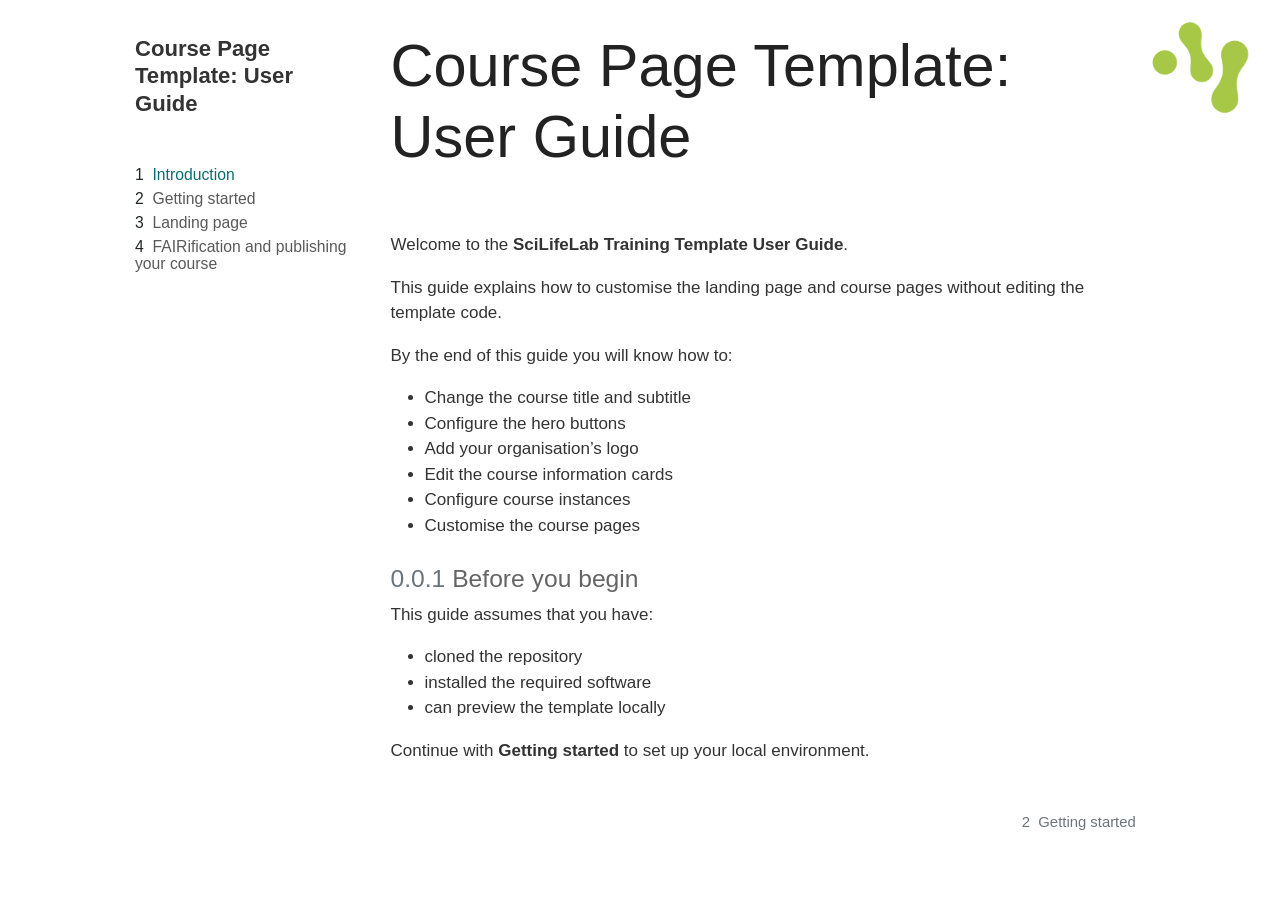
==== index.html @ 320ac812 "Built site for gh-pages" ====
<!DOCTYPE html>
<html xmlns="http://www.w3.org/1999/xhtml" lang="en" xml:lang="en"><head>

<meta charset="utf-8">
<meta name="generator" content="quarto-1.5.57">

<meta name="viewport" content="width=device-width, initial-scale=1.0, user-scalable=yes">


<title>Course Page Template: User Guide</title>
<style>
code{white-space: pre-wrap;}
span.smallcaps{font-variant: small-caps;}
div.columns{display: flex; gap: min(4vw, 1.5em);}
div.column{flex: auto; overflow-x: auto;}
div.hanging-indent{margin-left: 1.5em; text-indent: -1.5em;}
ul.task-list{list-style: none;}
ul.task-list li input[type="checkbox"] {
  width: 0.8em;
  margin: 0 0.8em 0.2em -1em; /* quarto-specific, see https://github.com/quarto-dev/quarto-cli/issues/4556 */ 
  vertical-align: middle;
}
</style>


<script src="site_libs/quarto-nav/quarto-nav.js"></script>
<script src="site_libs/quarto-nav/headroom.min.js"></script>
<script src="site_libs/clipboard/clipboard.min.js"></script>
<script src="site_libs/quarto-search/autocomplete.umd.js"></script>
<script src="site_libs/quarto-search/fuse.min.js"></script>
<script src="site_libs/quarto-search/quarto-search.js"></script>
<meta name="quarto:offset" content="./">
<link href="./getting-started.html" rel="next">
<script src="site_libs/quarto-html/quarto.js"></script>
<script src="site_libs/quarto-html/popper.min.js"></script>
<script src="site_libs/quarto-html/tippy.umd.min.js"></script>
<script src="site_libs/quarto-html/anchor.min.js"></script>
<link href="site_libs/quarto-html/tippy.css" rel="stylesheet">
<link href="site_libs/quarto-html/quarto-syntax-highlighting.css" rel="stylesheet" id="quarto-text-highlighting-styles">
<script src="site_libs/bootstrap/bootstrap.min.js"></script>
<link href="site_libs/bootstrap/bootstrap-icons.css" rel="stylesheet">
<link href="site_libs/bootstrap/bootstrap.min.css" rel="stylesheet" id="quarto-bootstrap" data-mode="light">
<script id="quarto-search-options" type="application/json">{
  "location": "sidebar",
  "copy-button": false,
  "collapse-after": 3,
  "panel-placement": "start",
  "type": "textbox",
  "limit": 50,
  "keyboard-shortcut": [
    "f",
    "/",
    "s"
  ],
  "show-item-context": false,
  "language": {
    "search-no-results-text": "No results",
    "search-matching-documents-text": "matching documents",
    "search-copy-link-title": "Copy link to search",
    "search-hide-matches-text": "Hide additional matches",
    "search-more-match-text": "more match in this document",
    "search-more-matches-text": "more matches in this document",
    "search-clear-button-title": "Clear",
    "search-text-placeholder": "",
    "search-detached-cancel-button-title": "Cancel",
    "search-submit-button-title": "Submit",
    "search-label": "Search"
  }
}</script>


<link rel="stylesheet" href="styles.css">
</head>

<body class="nav-sidebar floating fullcontent">

<div id="quarto-search-results"></div>
  <header id="quarto-header" class="headroom fixed-top">
  <nav class="quarto-secondary-nav">
    <div class="container-fluid d-flex">
      <button type="button" class="quarto-btn-toggle btn" data-bs-toggle="collapse" role="button" data-bs-target=".quarto-sidebar-collapse-item" aria-controls="quarto-sidebar" aria-expanded="false" aria-label="Toggle sidebar navigation" onclick="if (window.quartoToggleHeadroom) { window.quartoToggleHeadroom(); }">
        <i class="bi bi-layout-text-sidebar-reverse"></i>
      </button>
        <nav class="quarto-page-breadcrumbs" aria-label="breadcrumb"><ol class="breadcrumb"><li class="breadcrumb-item"><a href="./index.html"><span class="chapter-number">1</span>&nbsp; <span class="chapter-title">Introduction</span></a></li></ol></nav>
        <a class="flex-grow-1" role="navigation" data-bs-toggle="collapse" data-bs-target=".quarto-sidebar-collapse-item" aria-controls="quarto-sidebar" aria-expanded="false" aria-label="Toggle sidebar navigation" onclick="if (window.quartoToggleHeadroom) { window.quartoToggleHeadroom(); }">      
        </a>
      <button type="button" class="btn quarto-search-button" aria-label="Search" onclick="window.quartoOpenSearch();">
        <i class="bi bi-search"></i>
      </button>
    </div>
  </nav>
</header>
<!-- content -->
<div id="quarto-content" class="quarto-container page-columns page-rows-contents page-layout-article">
<!-- sidebar -->
  <nav id="quarto-sidebar" class="sidebar collapse collapse-horizontal quarto-sidebar-collapse-item sidebar-navigation floating overflow-auto">
    <div class="pt-lg-2 mt-2 text-left sidebar-header">
    <div class="sidebar-title mb-0 py-0">
      <a href="./">Course Page Template: User Guide</a> 
    </div>
      </div>
        <div class="mt-2 flex-shrink-0 align-items-center">
        <div class="sidebar-search">
        <div id="quarto-search" class="" title="Search"></div>
        </div>
        </div>
    <div class="sidebar-menu-container"> 
    <ul class="list-unstyled mt-1">
        <li class="sidebar-item">
  <div class="sidebar-item-container"> 
  <a href="./index.html" class="sidebar-item-text sidebar-link active">
 <span class="menu-text"><span class="chapter-number">1</span>&nbsp; <span class="chapter-title">Introduction</span></span></a>
  </div>
</li>
        <li class="sidebar-item">
  <div class="sidebar-item-container"> 
  <a href="./getting-started.html" class="sidebar-item-text sidebar-link">
 <span class="menu-text"><span class="chapter-number">2</span>&nbsp; <span class="chapter-title">Getting started</span></span></a>
  </div>
</li>
        <li class="sidebar-item">
  <div class="sidebar-item-container"> 
  <a href="./landing-page.html" class="sidebar-item-text sidebar-link">
 <span class="menu-text"><span class="chapter-number">3</span>&nbsp; <span class="chapter-title">Landing page</span></span></a>
  </div>
</li>
        <li class="sidebar-item">
  <div class="sidebar-item-container"> 
  <a href="./fairification.html" class="sidebar-item-text sidebar-link">
 <span class="menu-text"><span class="chapter-number">4</span>&nbsp; <span class="chapter-title">FAIRification and publishing your course</span></span></a>
  </div>
</li>
    </ul>
    </div>
</nav>
<div id="quarto-sidebar-glass" class="quarto-sidebar-collapse-item" data-bs-toggle="collapse" data-bs-target=".quarto-sidebar-collapse-item"></div>
<!-- margin-sidebar -->
    
<!-- main -->
<main class="content" id="quarto-document-content">

<header id="title-block-header" class="quarto-title-block default">
<div class="quarto-title">
<h1 class="title">Course Page Template: User Guide</h1>
</div>



<div class="quarto-title-meta">

    
  
    
  </div>
  


</header>


<p><img src="./images/SciLifeLab_symbol_green-2048x1950.png" class="guide-logo"></p>
<p><br></p>
<p>Welcome to the <strong>SciLifeLab Training Template User Guide</strong>.</p>
<p>This guide explains how to customise the landing page and course pages without editing the template code.</p>
<p>By the end of this guide you will know how to:</p>
<ul>
<li>Change the course title and subtitle</li>
<li>Configure the hero buttons</li>
<li>Add your organisation’s logo</li>
<li>Edit the course information cards</li>
<li>Configure course instances</li>
<li>Customise the course pages</li>
</ul>
<section id="before-you-begin" class="level3" data-number="0.0.1">
<h3 data-number="0.0.1" class="anchored" data-anchor-id="before-you-begin"><span class="header-section-number">0.0.1</span> Before you begin</h3>
<p>This guide assumes that you have:</p>
<ul>
<li>cloned the repository</li>
<li>installed the required software</li>
<li>can preview the template locally</li>
</ul>
<p>Continue with <strong>Getting started</strong> to set up your local environment.</p>


</section>

</main> <!-- /main -->
<script id="quarto-html-after-body" type="application/javascript">
window.document.addEventListener("DOMContentLoaded", function (event) {
  const toggleBodyColorMode = (bsSheetEl) => {
    const mode = bsSheetEl.getAttribute("data-mode");
    const bodyEl = window.document.querySelector("body");
    if (mode === "dark") {
      bodyEl.classList.add("quarto-dark");
      bodyEl.classList.remove("quarto-light");
    } else {
      bodyEl.classList.add("quarto-light");
      bodyEl.classList.remove("quarto-dark");
    }
  }
  const toggleBodyColorPrimary = () => {
    const bsSheetEl = window.document.querySelector("link#quarto-bootstrap");
    if (bsSheetEl) {
      toggleBodyColorMode(bsSheetEl);
    }
  }
  toggleBodyColorPrimary();  
  const icon = "";
  const anchorJS = new window.AnchorJS();
  anchorJS.options = {
    placement: 'right',
    icon: icon
  };
  anchorJS.add('.anchored');
  const isCodeAnnotation = (el) => {
    for (const clz of el.classList) {
      if (clz.startsWith('code-annotation-')) {                     
        return true;
      }
    }
    return false;
  }
  const onCopySuccess = function(e) {
    // button target
    const button = e.trigger;
    // don't keep focus
    button.blur();
    // flash "checked"
    button.classList.add('code-copy-button-checked');
    var currentTitle = button.getAttribute("title");
    button.setAttribute("title", "Copied!");
    let tooltip;
    if (window.bootstrap) {
      button.setAttribute("data-bs-toggle", "tooltip");
      button.setAttribute("data-bs-placement", "left");
      button.setAttribute("data-bs-title", "Copied!");
      tooltip = new bootstrap.Tooltip(button, 
        { trigger: "manual", 
          customClass: "code-copy-button-tooltip",
          offset: [0, -8]});
      tooltip.show();    
    }
    setTimeout(function() {
      if (tooltip) {
        tooltip.hide();
        button.removeAttribute("data-bs-title");
        button.removeAttribute("data-bs-toggle");
        button.removeAttribute("data-bs-placement");
      }
      button.setAttribute("title", currentTitle);
      button.classList.remove('code-copy-button-checked');
    }, 1000);
    // clear code selection
    e.clearSelection();
  }
  const getTextToCopy = function(trigger) {
      const codeEl = trigger.previousElementSibling.cloneNode(true);
      for (const childEl of codeEl.children) {
        if (isCodeAnnotation(childEl)) {
          childEl.remove();
        }
      }
      return codeEl.innerText;
  }
  const clipboard = new window.ClipboardJS('.code-copy-button:not([data-in-quarto-modal])', {
    text: getTextToCopy
  });
  clipboard.on('success', onCopySuccess);
  if (window.document.getElementById('quarto-embedded-source-code-modal')) {
    // For code content inside modals, clipBoardJS needs to be initialized with a container option
    // TODO: Check when it could be a function (https://github.com/zenorocha/clipboard.js/issues/860)
    const clipboardModal = new window.ClipboardJS('.code-copy-button[data-in-quarto-modal]', {
      text: getTextToCopy,
      container: window.document.getElementById('quarto-embedded-source-code-modal')
    });
    clipboardModal.on('success', onCopySuccess);
  }
    var localhostRegex = new RegExp(/^(?:http|https):\/\/localhost\:?[0-9]*\//);
    var mailtoRegex = new RegExp(/^mailto:/);
      var filterRegex = new RegExp('/' + window.location.host + '/');
    var isInternal = (href) => {
        return filterRegex.test(href) || localhostRegex.test(href) || mailtoRegex.test(href);
    }
    // Inspect non-navigation links and adorn them if external
 	var links = window.document.querySelectorAll('a[href]:not(.nav-link):not(.navbar-brand):not(.toc-action):not(.sidebar-link):not(.sidebar-item-toggle):not(.pagination-link):not(.no-external):not([aria-hidden]):not(.dropdown-item):not(.quarto-navigation-tool):not(.about-link)');
    for (var i=0; i<links.length; i++) {
      const link = links[i];
      if (!isInternal(link.href)) {
        // undo the damage that might have been done by quarto-nav.js in the case of
        // links that we want to consider external
        if (link.dataset.originalHref !== undefined) {
          link.href = link.dataset.originalHref;
        }
      }
    }
  function tippyHover(el, contentFn, onTriggerFn, onUntriggerFn) {
    const config = {
      allowHTML: true,
      maxWidth: 500,
      delay: 100,
      arrow: false,
      appendTo: function(el) {
          return el.parentElement;
      },
      interactive: true,
      interactiveBorder: 10,
      theme: 'quarto',
      placement: 'bottom-start',
    };
    if (contentFn) {
      config.content = contentFn;
    }
    if (onTriggerFn) {
      config.onTrigger = onTriggerFn;
    }
    if (onUntriggerFn) {
      config.onUntrigger = onUntriggerFn;
    }
    window.tippy(el, config); 
  }
  const noterefs = window.document.querySelectorAll('a[role="doc-noteref"]');
  for (var i=0; i<noterefs.length; i++) {
    const ref = noterefs[i];
    tippyHover(ref, function() {
      // use id or data attribute instead here
      let href = ref.getAttribute('data-footnote-href') || ref.getAttribute('href');
      try { href = new URL(href).hash; } catch {}
      const id = href.replace(/^#\/?/, "");
      const note = window.document.getElementById(id);
      if (note) {
        return note.innerHTML;
      } else {
        return "";
      }
    });
  }
  const xrefs = window.document.querySelectorAll('a.quarto-xref');
  const processXRef = (id, note) => {
    // Strip column container classes
    const stripColumnClz = (el) => {
      el.classList.remove("page-full", "page-columns");
      if (el.children) {
        for (const child of el.children) {
          stripColumnClz(child);
        }
      }
    }
    stripColumnClz(note)
    if (id === null || id.startsWith('sec-')) {
      // Special case sections, only their first couple elements
      const container = document.createElement("div");
      if (note.children && note.children.length > 2) {
        container.appendChild(note.children[0].cloneNode(true));
        for (let i = 1; i < note.children.length; i++) {
          const child = note.children[i];
          if (child.tagName === "P" && child.innerText === "") {
            continue;
          } else {
            container.appendChild(child.cloneNode(true));
            break;
          }
        }
        if (window.Quarto?.typesetMath) {
          window.Quarto.typesetMath(container);
        }
        return container.innerHTML
      } else {
        if (window.Quarto?.typesetMath) {
          window.Quarto.typesetMath(note);
        }
        return note.innerHTML;
      }
    } else {
      // Remove any anchor links if they are present
      const anchorLink = note.querySelector('a.anchorjs-link');
      if (anchorLink) {
        anchorLink.remove();
      }
      if (window.Quarto?.typesetMath) {
        window.Quarto.typesetMath(note);
      }
      // TODO in 1.5, we should make sure this works without a callout special case
      if (note.classList.contains("callout")) {
        return note.outerHTML;
      } else {
        return note.innerHTML;
      }
    }
  }
  for (var i=0; i<xrefs.length; i++) {
    const xref = xrefs[i];
    tippyHover(xref, undefined, function(instance) {
      instance.disable();
      let url = xref.getAttribute('href');
      let hash = undefined; 
      if (url.startsWith('#')) {
        hash = url;
      } else {
        try { hash = new URL(url).hash; } catch {}
      }
      if (hash) {
        const id = hash.replace(/^#\/?/, "");
        const note = window.document.getElementById(id);
        if (note !== null) {
          try {
            const html = processXRef(id, note.cloneNode(true));
            instance.setContent(html);
          } finally {
            instance.enable();
            instance.show();
          }
        } else {
          // See if we can fetch this
          fetch(url.split('#')[0])
          .then(res => res.text())
          .then(html => {
            const parser = new DOMParser();
            const htmlDoc = parser.parseFromString(html, "text/html");
            const note = htmlDoc.getElementById(id);
            if (note !== null) {
              const html = processXRef(id, note);
              instance.setContent(html);
            } 
          }).finally(() => {
            instance.enable();
            instance.show();
          });
        }
      } else {
        // See if we can fetch a full url (with no hash to target)
        // This is a special case and we should probably do some content thinning / targeting
        fetch(url)
        .then(res => res.text())
        .then(html => {
          const parser = new DOMParser();
          const htmlDoc = parser.parseFromString(html, "text/html");
          const note = htmlDoc.querySelector('main.content');
          if (note !== null) {
            // This should only happen for chapter cross references
            // (since there is no id in the URL)
            // remove the first header
            if (note.children.length > 0 && note.children[0].tagName === "HEADER") {
              note.children[0].remove();
            }
            const html = processXRef(null, note);
            instance.setContent(html);
          } 
        }).finally(() => {
          instance.enable();
          instance.show();
        });
      }
    }, function(instance) {
    });
  }
      let selectedAnnoteEl;
      const selectorForAnnotation = ( cell, annotation) => {
        let cellAttr = 'data-code-cell="' + cell + '"';
        let lineAttr = 'data-code-annotation="' +  annotation + '"';
        const selector = 'span[' + cellAttr + '][' + lineAttr + ']';
        return selector;
      }
      const selectCodeLines = (annoteEl) => {
        const doc = window.document;
        const targetCell = annoteEl.getAttribute("data-target-cell");
        const targetAnnotation = annoteEl.getAttribute("data-target-annotation");
        const annoteSpan = window.document.querySelector(selectorForAnnotation(targetCell, targetAnnotation));
        const lines = annoteSpan.getAttribute("data-code-lines").split(",");
        const lineIds = lines.map((line) => {
          return targetCell + "-" + line;
        })
        let top = null;
        let height = null;
        let parent = null;
        if (lineIds.length > 0) {
            //compute the position of the single el (top and bottom and make a div)
            const el = window.document.getElementById(lineIds[0]);
            top = el.offsetTop;
            height = el.offsetHeight;
            parent = el.parentElement.parentElement;
          if (lineIds.length > 1) {
            const lastEl = window.document.getElementById(lineIds[lineIds.length - 1]);
            const bottom = lastEl.offsetTop + lastEl.offsetHeight;
            height = bottom - top;
          }
          if (top !== null && height !== null && parent !== null) {
            // cook up a div (if necessary) and position it 
            let div = window.document.getElementById("code-annotation-line-highlight");
            if (div === null) {
              div = window.document.createElement("div");
              div.setAttribute("id", "code-annotation-line-highlight");
              div.style.position = 'absolute';
              parent.appendChild(div);
            }
            div.style.top = top - 2 + "px";
            div.style.height = height + 4 + "px";
            div.style.left = 0;
            let gutterDiv = window.document.getElementById("code-annotation-line-highlight-gutter");
            if (gutterDiv === null) {
              gutterDiv = window.document.createElement("div");
              gutterDiv.setAttribute("id", "code-annotation-line-highlight-gutter");
              gutterDiv.style.position = 'absolute';
              const codeCell = window.document.getElementById(targetCell);
              const gutter = codeCell.querySelector('.code-annotation-gutter');
              gutter.appendChild(gutterDiv);
            }
            gutterDiv.style.top = top - 2 + "px";
            gutterDiv.style.height = height + 4 + "px";
          }
          selectedAnnoteEl = annoteEl;
        }
      };
      const unselectCodeLines = () => {
        const elementsIds = ["code-annotation-line-highlight", "code-annotation-line-highlight-gutter"];
        elementsIds.forEach((elId) => {
          const div = window.document.getElementById(elId);
          if (div) {
            div.remove();
          }
        });
        selectedAnnoteEl = undefined;
      };
        // Handle positioning of the toggle
    window.addEventListener(
      "resize",
      throttle(() => {
        elRect = undefined;
        if (selectedAnnoteEl) {
          selectCodeLines(selectedAnnoteEl);
        }
      }, 10)
    );
    function throttle(fn, ms) {
    let throttle = false;
    let timer;
      return (...args) => {
        if(!throttle) { // first call gets through
            fn.apply(this, args);
            throttle = true;
        } else { // all the others get throttled
            if(timer) clearTimeout(timer); // cancel #2
            timer = setTimeout(() => {
              fn.apply(this, args);
              timer = throttle = false;
            }, ms);
        }
      };
    }
      // Attach click handler to the DT
      const annoteDls = window.document.querySelectorAll('dt[data-target-cell]');
      for (const annoteDlNode of annoteDls) {
        annoteDlNode.addEventListener('click', (event) => {
          const clickedEl = event.target;
          if (clickedEl !== selectedAnnoteEl) {
            unselectCodeLines();
            const activeEl = window.document.querySelector('dt[data-target-cell].code-annotation-active');
            if (activeEl) {
              activeEl.classList.remove('code-annotation-active');
            }
            selectCodeLines(clickedEl);
            clickedEl.classList.add('code-annotation-active');
          } else {
            // Unselect the line
            unselectCodeLines();
            clickedEl.classList.remove('code-annotation-active');
          }
        });
      }
  const findCites = (el) => {
    const parentEl = el.parentElement;
    if (parentEl) {
      const cites = parentEl.dataset.cites;
      if (cites) {
        return {
          el,
          cites: cites.split(' ')
        };
      } else {
        return findCites(el.parentElement)
      }
    } else {
      return undefined;
    }
  };
  var bibliorefs = window.document.querySelectorAll('a[role="doc-biblioref"]');
  for (var i=0; i<bibliorefs.length; i++) {
    const ref = bibliorefs[i];
    const citeInfo = findCites(ref);
    if (citeInfo) {
      tippyHover(citeInfo.el, function() {
        var popup = window.document.createElement('div');
        citeInfo.cites.forEach(function(cite) {
          var citeDiv = window.document.createElement('div');
          citeDiv.classList.add('hanging-indent');
          citeDiv.classList.add('csl-entry');
          var biblioDiv = window.document.getElementById('ref-' + cite);
          if (biblioDiv) {
            citeDiv.innerHTML = biblioDiv.innerHTML;
          }
          popup.appendChild(citeDiv);
        });
        return popup.innerHTML;
      });
    }
  }
});
</script>
<nav class="page-navigation">
  <div class="nav-page nav-page-previous">
  </div>
  <div class="nav-page nav-page-next">
      <a href="./getting-started.html" class="pagination-link" aria-label="Getting started">
        <span class="nav-page-text"><span class="chapter-number">2</span>&nbsp; <span class="chapter-title">Getting started</span></span> <i class="bi bi-arrow-right-short"></i>
      </a>
  </div>
</nav>
</div> <!-- /content -->




</body></html>
---- site_libs/quarto-html/tippy.css ----
.tippy-box[data-animation=fade][data-state=hidden]{opacity:0}[data-tippy-root]{max-width:calc(100vw - 10px)}.tippy-box{position:relative;background-color:#333;color:#fff;border-radius:4px;font-size:14px;line-height:1.4;white-space:normal;outline:0;transition-property:transform,visibility,opacity}.tippy-box[data-placement^=top]>.tippy-arrow{bottom:0}.tippy-box[data-placement^=top]>.tippy-arrow:before{bottom:-7px;left:0;border-width:8px 8px 0;border-top-color:initial;transform-origin:center top}.tippy-box[data-placement^=bottom]>.tippy-arrow{top:0}.tippy-box[data-placement^=bottom]>.tippy-arrow:before{top:-7px;left:0;border-width:0 8px 8px;border-bottom-color:initial;transform-origin:center bottom}.tippy-box[data-placement^=left]>.tippy-arrow{right:0}.tippy-box[data-placement^=left]>.tippy-arrow:before{border-width:8px 0 8px 8px;border-left-color:initial;right:-7px;transform-origin:center left}.tippy-box[data-placement^=right]>.tippy-arrow{left:0}.tippy-box[data-placement^=right]>.tippy-arrow:before{left:-7px;border-width:8px 8px 8px 0;border-right-color:initial;transform-origin:center right}.tippy-box[data-inertia][data-state=visible]{transition-timing-function:cubic-bezier(.54,1.5,.38,1.11)}.tippy-arrow{width:16px;height:16px;color:#333}.tippy-arrow:before{content:"";position:absolute;border-color:transparent;border-style:solid}.tippy-content{position:relative;padding:5px 9px;z-index:1}
---- site_libs/quarto-html/quarto-syntax-highlighting.css ----
/* quarto syntax highlight colors */
:root {
  --quarto-hl-ot-color: #003B4F;
  --quarto-hl-at-color: #657422;
  --quarto-hl-ss-color: #20794D;
  --quarto-hl-an-color: #5E5E5E;
  --quarto-hl-fu-color: #4758AB;
  --quarto-hl-st-color: #20794D;
  --quarto-hl-cf-color: #003B4F;
  --quarto-hl-op-color: #5E5E5E;
  --quarto-hl-er-color: #AD0000;
  --quarto-hl-bn-color: #AD0000;
  --quarto-hl-al-color: #AD0000;
  --quarto-hl-va-color: #111111;
  --quarto-hl-bu-color: inherit;
  --quarto-hl-ex-color: inherit;
  --quarto-hl-pp-color: #AD0000;
  --quarto-hl-in-color: #5E5E5E;
  --quarto-hl-vs-color: #20794D;
  --quarto-hl-wa-color: #5E5E5E;
  --quarto-hl-do-color: #5E5E5E;
  --quarto-hl-im-color: #00769E;
  --quarto-hl-ch-color: #20794D;
  --quarto-hl-dt-color: #AD0000;
  --quarto-hl-fl-color: #AD0000;
  --quarto-hl-co-color: #5E5E5E;
  --quarto-hl-cv-color: #5E5E5E;
  --quarto-hl-cn-color: #8f5902;
  --quarto-hl-sc-color: #5E5E5E;
  --quarto-hl-dv-color: #AD0000;
  --quarto-hl-kw-color: #003B4F;
}

/* other quarto variables */
:root {
  --quarto-font-monospace: SFMono-Regular, Menlo, Monaco, Consolas, "Liberation Mono", "Courier New", monospace;
}

pre > code.sourceCode > span {
  color: #003B4F;
}

code span {
  color: #003B4F;
}

code.sourceCode > span {
  color: #003B4F;
}

div.sourceCode,
div.sourceCode pre.sourceCode {
  color: #003B4F;
}

code span.ot {
  color: #003B4F;
  font-style: inherit;
}

code span.at {
  color: #657422;
  font-style: inherit;
}

code span.ss {
  color: #20794D;
  font-style: inherit;
}

code span.an {
  color: #5E5E5E;
  font-style: inherit;
}

code span.fu {
  color: #4758AB;
  font-style: inherit;
}

code span.st {
  color: #20794D;
  font-style: inherit;
}

code span.cf {
  color: #003B4F;
  font-weight: bold;
  font-style: inherit;
}

code span.op {
  color: #5E5E5E;
  font-style: inherit;
}

code span.er {
  color: #AD0000;
  font-style: inherit;
}

code span.bn {
  color: #AD0000;
  font-style: inherit;
}

code span.al {
  color: #AD0000;
  font-style: inherit;
}

code span.va {
  color: #111111;
  font-style: inherit;
}

code span.bu {
  font-style: inherit;
}

code span.ex {
  font-style: inherit;
}

code span.pp {
  color: #AD0000;
  font-style: inherit;
}

code span.in {
  color: #5E5E5E;
  font-style: inherit;
}

code span.vs {
  color: #20794D;
  font-style: inherit;
}

code span.wa {
  color: #5E5E5E;
  font-style: italic;
}

code span.do {
  color: #5E5E5E;
  font-style: italic;
}

code span.im {
  color: #00769E;
  font-style: inherit;
}

code span.ch {
  color: #20794D;
  font-style: inherit;
}

code span.dt {
  color: #AD0000;
  font-style: inherit;
}

code span.fl {
  color: #AD0000;
  font-style: inherit;
}

code span.co {
  color: #5E5E5E;
  font-style: inherit;
}

code span.cv {
  color: #5E5E5E;
  font-style: italic;
}

code span.cn {
  color: #8f5902;
  font-style: inherit;
}

code span.sc {
  color: #5E5E5E;
  font-style: inherit;
}

code span.dv {
  color: #AD0000;
  font-style: inherit;
}

code span.kw {
  color: #003B4F;
  font-weight: bold;
  font-style: inherit;
}

.prevent-inlining {
  content: "</";
}

/*# sourceMappingURL=debc5d5d77c3f9108843748ff7464032.css.map */
---- styles.css ----
.sidebar-title {
  font-weight: 700;
}

a {
    color: #0B6B73;
}

.sidebar-item .active {
    color: #0b6b73 !important;
}

.callout {
  border-radius: 10px;
}

table {
  border-radius: 8px;
}

/* Import the Lato font */
@import url('https://fonts.googleapis.com/css2?family=Lato:wght@300;400;500;600;700&display=swap');

/* Apply it to the whole document */
body {
    font-family: "Lato", sans-serif;
    font-size: 1.00rem;
    font-weight: 350;
    line-height: 1.5;
    color: #333;
}

.quarto-title h1.title {
    font-size: 3.5rem;
    font-weight: 500;
    color: #222;
}

/* Headings */
h1, h2, h3, h4, h5, h6 {
    font-family: "Lato", sans-serif;
}

h1 {
    color: #2c2c2c;
    font-weight: 700;
}

h2 {
    color: #444;
    font-weight: 700;
}

h3 {
    color: #555;
    font-weight: 500;
}

.guide-logo{
    position: fixed;
    top: 20px;
    right: 30px;
    width: 100px;
    z-index: 1000;
}

.quick-reference {
    background: #f5f5f2;
    border-left: 5px solid #c9c3b8;
    padding: 1.5rem 1.75rem;
    border-radius: 10px;
}

.quick-reference-title {
    font-size: 1.3rem;
    text-transform: uppercase;
    letter-spacing: 0.08em;
    color: #5d574f;
    font-weight: 700;
    margin-bottom: 0.75rem;
}

.quick-reference-subtitle {
    font-size: 1.1rem;
    letter-spacing: 0.08em;
    color: #5d574f;
    font-weight: 700;
    margin-bottom: 0.75rem;
}

table {
    border-radius: 8px;
    overflow: hidden;
    margin-top: 1rem;
    margin-bottom: 2rem;
}

.quick-reference thead th {
    background: #ebe8e2;
    color: #3f3a35;
    font-weight: 700;
}
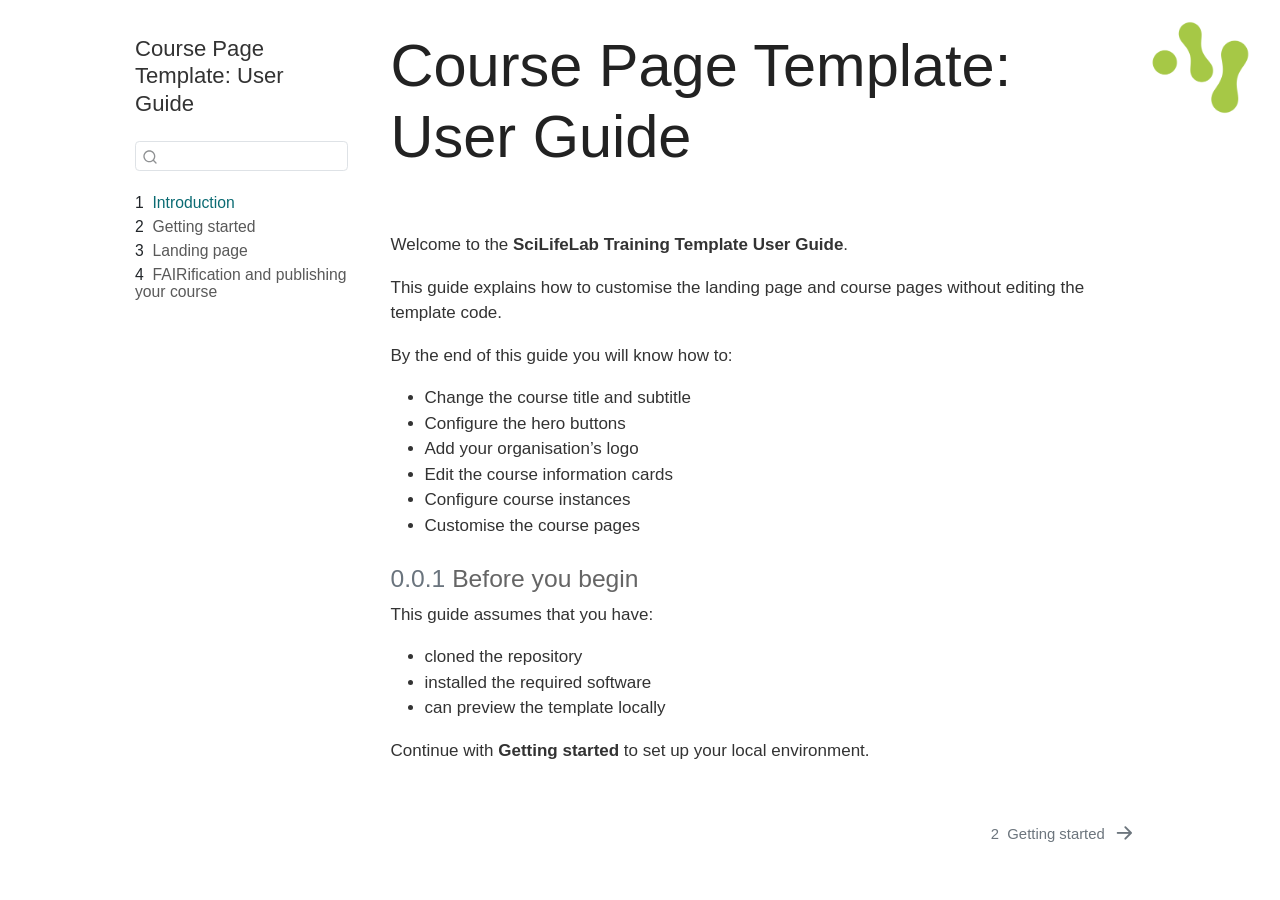
==== commit 74066aef: "Built site for gh-pages" ====
--- a/index.html
+++ b/index.html
@@ -2,13 +2,16 @@
 <html xmlns="http://www.w3.org/1999/xhtml" lang="en" xml:lang="en"><head>
 
 <meta charset="utf-8">
-<meta name="generator" content="quarto-1.5.57">
+<meta name="generator" content="quarto-1.9.38">
 
 <meta name="viewport" content="width=device-width, initial-scale=1.0, user-scalable=yes">
 
 
 <title>Course Page Template: User Guide</title>
 <style>
+/* Default styles provided by pandoc.
+** See https://pandoc.org/MANUAL.html#variables-for-html for config info.
+*/
 code{white-space: pre-wrap;}
 span.smallcaps{font-variant: small-caps;}
 div.columns{display: flex; gap: min(4vw, 1.5em);}
@@ -31,15 +34,16 @@
 <script src="site_libs/quarto-search/quarto-search.js"></script>
 <meta name="quarto:offset" content="./">
 <link href="./getting-started.html" rel="next">
-<script src="site_libs/quarto-html/quarto.js"></script>
+<script src="site_libs/quarto-html/quarto.js" type="module"></script>
+<script src="site_libs/quarto-html/tabsets/tabsets.js" type="module"></script>
 <script src="site_libs/quarto-html/popper.min.js"></script>
 <script src="site_libs/quarto-html/tippy.umd.min.js"></script>
 <script src="site_libs/quarto-html/anchor.min.js"></script>
 <link href="site_libs/quarto-html/tippy.css" rel="stylesheet">
-<link href="site_libs/quarto-html/quarto-syntax-highlighting.css" rel="stylesheet" id="quarto-text-highlighting-styles">
+<link href="site_libs/quarto-html/quarto-syntax-highlighting-15634bcf2e68342d4ad2dfa704d543f6.css" rel="stylesheet" id="quarto-text-highlighting-styles">
 <script src="site_libs/bootstrap/bootstrap.min.js"></script>
 <link href="site_libs/bootstrap/bootstrap-icons.css" rel="stylesheet">
-<link href="site_libs/bootstrap/bootstrap.min.css" rel="stylesheet" id="quarto-bootstrap" data-mode="light">
+<link href="site_libs/bootstrap/bootstrap-80d458eecc9c93f9f834249666291fd8.min.css" rel="stylesheet" append-hash="true" id="quarto-bootstrap" data-mode="light">
 <script id="quarto-search-options" type="application/json">{
   "location": "sidebar",
   "copy-button": false,
@@ -72,7 +76,7 @@
 <link rel="stylesheet" href="styles.css">
 </head>
 
-<body class="nav-sidebar floating fullcontent">
+<body class="nav-sidebar floating fullcontent quarto-light">
 
 <div id="quarto-search-results"></div>
   <header id="quarto-header" class="headroom fixed-top">
@@ -186,239 +190,243 @@
 
 </main> <!-- /main -->
 <script id="quarto-html-after-body" type="application/javascript">
-window.document.addEventListener("DOMContentLoaded", function (event) {
-  const toggleBodyColorMode = (bsSheetEl) => {
-    const mode = bsSheetEl.getAttribute("data-mode");
-    const bodyEl = window.document.querySelector("body");
-    if (mode === "dark") {
-      bodyEl.classList.add("quarto-dark");
-      bodyEl.classList.remove("quarto-light");
-    } else {
-      bodyEl.classList.add("quarto-light");
-      bodyEl.classList.remove("quarto-dark");
-    }
-  }
-  const toggleBodyColorPrimary = () => {
-    const bsSheetEl = window.document.querySelector("link#quarto-bootstrap");
-    if (bsSheetEl) {
-      toggleBodyColorMode(bsSheetEl);
-    }
-  }
-  toggleBodyColorPrimary();  
-  const icon = "";
-  const anchorJS = new window.AnchorJS();
-  anchorJS.options = {
-    placement: 'right',
-    icon: icon
-  };
-  anchorJS.add('.anchored');
-  const isCodeAnnotation = (el) => {
-    for (const clz of el.classList) {
-      if (clz.startsWith('code-annotation-')) {                     
-        return true;
-      }
-    }
-    return false;
-  }
-  const onCopySuccess = function(e) {
-    // button target
-    const button = e.trigger;
-    // don't keep focus
-    button.blur();
-    // flash "checked"
-    button.classList.add('code-copy-button-checked');
-    var currentTitle = button.getAttribute("title");
-    button.setAttribute("title", "Copied!");
-    let tooltip;
-    if (window.bootstrap) {
-      button.setAttribute("data-bs-toggle", "tooltip");
-      button.setAttribute("data-bs-placement", "left");
-      button.setAttribute("data-bs-title", "Copied!");
-      tooltip = new bootstrap.Tooltip(button, 
-        { trigger: "manual", 
-          customClass: "code-copy-button-tooltip",
-          offset: [0, -8]});
-      tooltip.show();    
-    }
-    setTimeout(function() {
-      if (tooltip) {
-        tooltip.hide();
-        button.removeAttribute("data-bs-title");
-        button.removeAttribute("data-bs-toggle");
-        button.removeAttribute("data-bs-placement");
-      }
-      button.setAttribute("title", currentTitle);
-      button.classList.remove('code-copy-button-checked');
-    }, 1000);
-    // clear code selection
-    e.clearSelection();
-  }
-  const getTextToCopy = function(trigger) {
-      const codeEl = trigger.previousElementSibling.cloneNode(true);
+  window.document.addEventListener("DOMContentLoaded", function (event) {
+    const icon = "";
+    const anchorJS = new window.AnchorJS();
+    anchorJS.options = {
+      placement: 'right',
+      icon: icon
+    };
+    anchorJS.add('.anchored');
+    const isCodeAnnotation = (el) => {
+      for (const clz of el.classList) {
+        if (clz.startsWith('code-annotation-')) {                     
+          return true;
+        }
+      }
+      return false;
+    }
+    const onCopySuccess = function(e) {
+      // button target
+      const button = e.trigger;
+      // don't keep focus
+      button.blur();
+      // flash "checked"
+      button.classList.add('code-copy-button-checked');
+      var currentTitle = button.getAttribute("title");
+      button.setAttribute("title", "Copied!");
+      let tooltip;
+      if (window.bootstrap) {
+        button.setAttribute("data-bs-toggle", "tooltip");
+        button.setAttribute("data-bs-placement", "left");
+        button.setAttribute("data-bs-title", "Copied!");
+        tooltip = new bootstrap.Tooltip(button, 
+          { trigger: "manual", 
+            customClass: "code-copy-button-tooltip",
+            offset: [0, -8]});
+        tooltip.show();    
+      }
+      setTimeout(function() {
+        if (tooltip) {
+          tooltip.hide();
+          button.removeAttribute("data-bs-title");
+          button.removeAttribute("data-bs-toggle");
+          button.removeAttribute("data-bs-placement");
+        }
+        button.setAttribute("title", currentTitle);
+        button.classList.remove('code-copy-button-checked');
+      }, 1000);
+      // clear code selection
+      e.clearSelection();
+    }
+    const getTextToCopy = function(trigger) {
+      const outerScaffold = trigger.parentElement.cloneNode(true);
+      const codeEl = outerScaffold.querySelector('code');
       for (const childEl of codeEl.children) {
         if (isCodeAnnotation(childEl)) {
           childEl.remove();
         }
       }
       return codeEl.innerText;
-  }
-  const clipboard = new window.ClipboardJS('.code-copy-button:not([data-in-quarto-modal])', {
-    text: getTextToCopy
-  });
-  clipboard.on('success', onCopySuccess);
-  if (window.document.getElementById('quarto-embedded-source-code-modal')) {
-    // For code content inside modals, clipBoardJS needs to be initialized with a container option
-    // TODO: Check when it could be a function (https://github.com/zenorocha/clipboard.js/issues/860)
-    const clipboardModal = new window.ClipboardJS('.code-copy-button[data-in-quarto-modal]', {
-      text: getTextToCopy,
-      container: window.document.getElementById('quarto-embedded-source-code-modal')
+    }
+    const clipboard = new window.ClipboardJS('.code-copy-button:not([data-in-quarto-modal])', {
+      text: getTextToCopy
     });
-    clipboardModal.on('success', onCopySuccess);
-  }
-    var localhostRegex = new RegExp(/^(?:http|https):\/\/localhost\:?[0-9]*\//);
-    var mailtoRegex = new RegExp(/^mailto:/);
-      var filterRegex = new RegExp('/' + window.location.host + '/');
-    var isInternal = (href) => {
-        return filterRegex.test(href) || localhostRegex.test(href) || mailtoRegex.test(href);
-    }
-    // Inspect non-navigation links and adorn them if external
- 	var links = window.document.querySelectorAll('a[href]:not(.nav-link):not(.navbar-brand):not(.toc-action):not(.sidebar-link):not(.sidebar-item-toggle):not(.pagination-link):not(.no-external):not([aria-hidden]):not(.dropdown-item):not(.quarto-navigation-tool):not(.about-link)');
-    for (var i=0; i<links.length; i++) {
-      const link = links[i];
-      if (!isInternal(link.href)) {
-        // undo the damage that might have been done by quarto-nav.js in the case of
-        // links that we want to consider external
-        if (link.dataset.originalHref !== undefined) {
-          link.href = link.dataset.originalHref;
-        }
-      }
-    }
-  function tippyHover(el, contentFn, onTriggerFn, onUntriggerFn) {
-    const config = {
-      allowHTML: true,
-      maxWidth: 500,
-      delay: 100,
-      arrow: false,
-      appendTo: function(el) {
-          return el.parentElement;
-      },
-      interactive: true,
-      interactiveBorder: 10,
-      theme: 'quarto',
-      placement: 'bottom-start',
-    };
-    if (contentFn) {
-      config.content = contentFn;
-    }
-    if (onTriggerFn) {
-      config.onTrigger = onTriggerFn;
-    }
-    if (onUntriggerFn) {
-      config.onUntrigger = onUntriggerFn;
-    }
-    window.tippy(el, config); 
-  }
-  const noterefs = window.document.querySelectorAll('a[role="doc-noteref"]');
-  for (var i=0; i<noterefs.length; i++) {
-    const ref = noterefs[i];
-    tippyHover(ref, function() {
-      // use id or data attribute instead here
-      let href = ref.getAttribute('data-footnote-href') || ref.getAttribute('href');
-      try { href = new URL(href).hash; } catch {}
-      const id = href.replace(/^#\/?/, "");
-      const note = window.document.getElementById(id);
-      if (note) {
-        return note.innerHTML;
+    clipboard.on('success', onCopySuccess);
+    if (window.document.getElementById('quarto-embedded-source-code-modal')) {
+      const clipboardModal = new window.ClipboardJS('.code-copy-button[data-in-quarto-modal]', {
+        text: getTextToCopy,
+        container: window.document.getElementById('quarto-embedded-source-code-modal')
+      });
+      clipboardModal.on('success', onCopySuccess);
+    }
+      var localhostRegex = new RegExp(/^(?:http|https):\/\/localhost\:?[0-9]*\//);
+      var mailtoRegex = new RegExp(/^mailto:/);
+        var filterRegex = new RegExp('/' + window.location.host + '/');
+      var isInternal = (href) => {
+          return filterRegex.test(href) || localhostRegex.test(href) || mailtoRegex.test(href);
+      }
+      // Inspect non-navigation links and adorn them if external
+     var links = window.document.querySelectorAll('a[href]:not(.nav-link):not(.navbar-brand):not(.toc-action):not(.sidebar-link):not(.sidebar-item-toggle):not(.pagination-link):not(.no-external):not([aria-hidden]):not(.dropdown-item):not(.quarto-navigation-tool):not(.about-link)');
+      for (var i=0; i<links.length; i++) {
+        const link = links[i];
+        if (!isInternal(link.href)) {
+          // undo the damage that might have been done by quarto-nav.js in the case of
+          // links that we want to consider external
+          if (link.dataset.originalHref !== undefined) {
+            link.href = link.dataset.originalHref;
+          }
+        }
+      }
+    function tippyHover(el, contentFn, onTriggerFn, onUntriggerFn) {
+      const config = {
+        allowHTML: true,
+        maxWidth: 500,
+        delay: 100,
+        arrow: false,
+        appendTo: function(el) {
+            return el.parentElement;
+        },
+        interactive: true,
+        interactiveBorder: 10,
+        theme: 'quarto',
+        placement: 'bottom-start',
+      };
+      if (contentFn) {
+        config.content = contentFn;
+      }
+      if (onTriggerFn) {
+        config.onTrigger = onTriggerFn;
+      }
+      if (onUntriggerFn) {
+        config.onUntrigger = onUntriggerFn;
+      }
+      window.tippy(el, config); 
+    }
+    const noterefs = window.document.querySelectorAll('a[role="doc-noteref"]');
+    for (var i=0; i<noterefs.length; i++) {
+      const ref = noterefs[i];
+      tippyHover(ref, function() {
+        // use id or data attribute instead here
+        let href = ref.getAttribute('data-footnote-href') || ref.getAttribute('href');
+        try { href = new URL(href).hash; } catch {}
+        const id = href.replace(/^#\/?/, "");
+        const note = window.document.getElementById(id);
+        if (note) {
+          return note.innerHTML;
+        } else {
+          return "";
+        }
+      });
+    }
+    const xrefs = window.document.querySelectorAll('a.quarto-xref');
+    const processXRef = (id, note) => {
+      // Strip column container classes
+      const stripColumnClz = (el) => {
+        el.classList.remove("page-full", "page-columns");
+        if (el.children) {
+          for (const child of el.children) {
+            stripColumnClz(child);
+          }
+        }
+      }
+      stripColumnClz(note)
+      if (id === null || id.startsWith('sec-')) {
+        // Special case sections, only their first couple elements
+        const container = document.createElement("div");
+        if (note.children && note.children.length > 2) {
+          container.appendChild(note.children[0].cloneNode(true));
+          for (let i = 1; i < note.children.length; i++) {
+            const child = note.children[i];
+            if (child.tagName === "P" && child.innerText === "") {
+              continue;
+            } else {
+              container.appendChild(child.cloneNode(true));
+              break;
+            }
+          }
+          if (window.Quarto?.typesetMath) {
+            window.Quarto.typesetMath(container);
+          }
+          return container.innerHTML
+        } else {
+          if (window.Quarto?.typesetMath) {
+            window.Quarto.typesetMath(note);
+          }
+          return note.innerHTML;
+        }
       } else {
-        return "";
-      }
-    });
-  }
-  const xrefs = window.document.querySelectorAll('a.quarto-xref');
-  const processXRef = (id, note) => {
-    // Strip column container classes
-    const stripColumnClz = (el) => {
-      el.classList.remove("page-full", "page-columns");
-      if (el.children) {
-        for (const child of el.children) {
-          stripColumnClz(child);
-        }
-      }
-    }
-    stripColumnClz(note)
-    if (id === null || id.startsWith('sec-')) {
-      // Special case sections, only their first couple elements
-      const container = document.createElement("div");
-      if (note.children && note.children.length > 2) {
-        container.appendChild(note.children[0].cloneNode(true));
-        for (let i = 1; i < note.children.length; i++) {
-          const child = note.children[i];
-          if (child.tagName === "P" && child.innerText === "") {
-            continue;
-          } else {
-            container.appendChild(child.cloneNode(true));
-            break;
-          }
-        }
-        if (window.Quarto?.typesetMath) {
-          window.Quarto.typesetMath(container);
-        }
-        return container.innerHTML
-      } else {
+        // Remove any anchor links if they are present
+        const anchorLink = note.querySelector('a.anchorjs-link');
+        if (anchorLink) {
+          anchorLink.remove();
+        }
         if (window.Quarto?.typesetMath) {
           window.Quarto.typesetMath(note);
         }
-        return note.innerHTML;
-      }
-    } else {
-      // Remove any anchor links if they are present
-      const anchorLink = note.querySelector('a.anchorjs-link');
-      if (anchorLink) {
-        anchorLink.remove();
-      }
-      if (window.Quarto?.typesetMath) {
-        window.Quarto.typesetMath(note);
-      }
-      // TODO in 1.5, we should make sure this works without a callout special case
-      if (note.classList.contains("callout")) {
-        return note.outerHTML;
-      } else {
-        return note.innerHTML;
-      }
-    }
-  }
-  for (var i=0; i<xrefs.length; i++) {
-    const xref = xrefs[i];
-    tippyHover(xref, undefined, function(instance) {
-      instance.disable();
-      let url = xref.getAttribute('href');
-      let hash = undefined; 
-      if (url.startsWith('#')) {
-        hash = url;
-      } else {
-        try { hash = new URL(url).hash; } catch {}
-      }
-      if (hash) {
-        const id = hash.replace(/^#\/?/, "");
-        const note = window.document.getElementById(id);
-        if (note !== null) {
-          try {
-            const html = processXRef(id, note.cloneNode(true));
-            instance.setContent(html);
-          } finally {
-            instance.enable();
-            instance.show();
-          }
+        if (note.classList.contains("callout")) {
+          return note.outerHTML;
         } else {
-          // See if we can fetch this
-          fetch(url.split('#')[0])
+          return note.innerHTML;
+        }
+      }
+    }
+    for (var i=0; i<xrefs.length; i++) {
+      const xref = xrefs[i];
+      tippyHover(xref, undefined, function(instance) {
+        instance.disable();
+        let url = xref.getAttribute('href');
+        let hash = undefined; 
+        if (url.startsWith('#')) {
+          hash = url;
+        } else {
+          try { hash = new URL(url).hash; } catch {}
+        }
+        if (hash) {
+          const id = hash.replace(/^#\/?/, "");
+          const note = window.document.getElementById(id);
+          if (note !== null) {
+            try {
+              const html = processXRef(id, note.cloneNode(true));
+              instance.setContent(html);
+            } finally {
+              instance.enable();
+              instance.show();
+            }
+          } else {
+            // See if we can fetch this
+            fetch(url.split('#')[0])
+            .then(res => res.text())
+            .then(html => {
+              const parser = new DOMParser();
+              const htmlDoc = parser.parseFromString(html, "text/html");
+              const note = htmlDoc.getElementById(id);
+              if (note !== null) {
+                const html = processXRef(id, note);
+                instance.setContent(html);
+              } 
+            }).finally(() => {
+              instance.enable();
+              instance.show();
+            });
+          }
+        } else {
+          // See if we can fetch a full url (with no hash to target)
+          // This is a special case and we should probably do some content thinning / targeting
+          fetch(url)
           .then(res => res.text())
           .then(html => {
             const parser = new DOMParser();
             const htmlDoc = parser.parseFromString(html, "text/html");
-            const note = htmlDoc.getElementById(id);
+            const note = htmlDoc.querySelector('main.content');
             if (note !== null) {
-              const html = processXRef(id, note);
+              // This should only happen for chapter cross references
+              // (since there is no id in the URL)
+              // remove the first header
+              if (note.children.length > 0 && note.children[0].tagName === "HEADER") {
+                note.children[0].remove();
+              }
+              const html = processXRef(null, note);
               instance.setContent(html);
             } 
           }).finally(() => {
@@ -426,185 +434,161 @@
             instance.show();
           });
         }
+      }, function(instance) {
+      });
+    }
+        let selectedAnnoteEl;
+        const selectorForAnnotation = ( cell, annotation) => {
+          let cellAttr = 'data-code-cell="' + cell + '"';
+          let lineAttr = 'data-code-annotation="' +  annotation + '"';
+          const selector = 'span[' + cellAttr + '][' + lineAttr + ']';
+          return selector;
+        }
+        const selectCodeLines = (annoteEl) => {
+          const doc = window.document;
+          const targetCell = annoteEl.getAttribute("data-target-cell");
+          const targetAnnotation = annoteEl.getAttribute("data-target-annotation");
+          const annoteSpan = window.document.querySelector(selectorForAnnotation(targetCell, targetAnnotation));
+          const lines = annoteSpan.getAttribute("data-code-lines").split(",");
+          const lineIds = lines.map((line) => {
+            return targetCell + "-" + line;
+          })
+          let top = null;
+          let height = null;
+          let parent = null;
+          if (lineIds.length > 0) {
+              //compute the position of the single el (top and bottom and make a div)
+              const el = window.document.getElementById(lineIds[0]);
+              top = el.offsetTop;
+              height = el.offsetHeight;
+              parent = el.parentElement.parentElement;
+            if (lineIds.length > 1) {
+              const lastEl = window.document.getElementById(lineIds[lineIds.length - 1]);
+              const bottom = lastEl.offsetTop + lastEl.offsetHeight;
+              height = bottom - top;
+            }
+            if (top !== null && height !== null && parent !== null) {
+              // cook up a div (if necessary) and position it 
+              let div = window.document.getElementById("code-annotation-line-highlight");
+              if (div === null) {
+                div = window.document.createElement("div");
+                div.setAttribute("id", "code-annotation-line-highlight");
+                div.style.position = 'absolute';
+                parent.appendChild(div);
+              }
+              div.style.top = top - 2 + "px";
+              div.style.height = height + 4 + "px";
+              div.style.left = 0;
+              let gutterDiv = window.document.getElementById("code-annotation-line-highlight-gutter");
+              if (gutterDiv === null) {
+                gutterDiv = window.document.createElement("div");
+                gutterDiv.setAttribute("id", "code-annotation-line-highlight-gutter");
+                gutterDiv.style.position = 'absolute';
+                const codeCell = window.document.getElementById(targetCell);
+                const gutter = codeCell.querySelector('.code-annotation-gutter');
+                gutter.appendChild(gutterDiv);
+              }
+              gutterDiv.style.top = top - 2 + "px";
+              gutterDiv.style.height = height + 4 + "px";
+            }
+            selectedAnnoteEl = annoteEl;
+          }
+        };
+        const unselectCodeLines = () => {
+          const elementsIds = ["code-annotation-line-highlight", "code-annotation-line-highlight-gutter"];
+          elementsIds.forEach((elId) => {
+            const div = window.document.getElementById(elId);
+            if (div) {
+              div.remove();
+            }
+          });
+          selectedAnnoteEl = undefined;
+        };
+          // Handle positioning of the toggle
+      window.addEventListener(
+        "resize",
+        throttle(() => {
+          elRect = undefined;
+          if (selectedAnnoteEl) {
+            selectCodeLines(selectedAnnoteEl);
+          }
+        }, 10)
+      );
+      function throttle(fn, ms) {
+      let throttle = false;
+      let timer;
+        return (...args) => {
+          if(!throttle) { // first call gets through
+              fn.apply(this, args);
+              throttle = true;
+          } else { // all the others get throttled
+              if(timer) clearTimeout(timer); // cancel #2
+              timer = setTimeout(() => {
+                fn.apply(this, args);
+                timer = throttle = false;
+              }, ms);
+          }
+        };
+      }
+        // Attach click handler to the DT
+        const annoteDls = window.document.querySelectorAll('dt[data-target-cell]');
+        for (const annoteDlNode of annoteDls) {
+          annoteDlNode.addEventListener('click', (event) => {
+            const clickedEl = event.target;
+            if (clickedEl !== selectedAnnoteEl) {
+              unselectCodeLines();
+              const activeEl = window.document.querySelector('dt[data-target-cell].code-annotation-active');
+              if (activeEl) {
+                activeEl.classList.remove('code-annotation-active');
+              }
+              selectCodeLines(clickedEl);
+              clickedEl.classList.add('code-annotation-active');
+            } else {
+              // Unselect the line
+              unselectCodeLines();
+              clickedEl.classList.remove('code-annotation-active');
+            }
+          });
+        }
+    const findCites = (el) => {
+      const parentEl = el.parentElement;
+      if (parentEl) {
+        const cites = parentEl.dataset.cites;
+        if (cites) {
+          return {
+            el,
+            cites: cites.split(' ')
+          };
+        } else {
+          return findCites(el.parentElement)
+        }
       } else {
-        // See if we can fetch a full url (with no hash to target)
-        // This is a special case and we should probably do some content thinning / targeting
-        fetch(url)
-        .then(res => res.text())
-        .then(html => {
-          const parser = new DOMParser();
-          const htmlDoc = parser.parseFromString(html, "text/html");
-          const note = htmlDoc.querySelector('main.content');
-          if (note !== null) {
-            // This should only happen for chapter cross references
-            // (since there is no id in the URL)
-            // remove the first header
-            if (note.children.length > 0 && note.children[0].tagName === "HEADER") {
-              note.children[0].remove();
+        return undefined;
+      }
+    };
+    var bibliorefs = window.document.querySelectorAll('a[role="doc-biblioref"]');
+    for (var i=0; i<bibliorefs.length; i++) {
+      const ref = bibliorefs[i];
+      const citeInfo = findCites(ref);
+      if (citeInfo) {
+        tippyHover(citeInfo.el, function() {
+          var popup = window.document.createElement('div');
+          citeInfo.cites.forEach(function(cite) {
+            var citeDiv = window.document.createElement('div');
+            citeDiv.classList.add('hanging-indent');
+            citeDiv.classList.add('csl-entry');
+            var biblioDiv = window.document.getElementById('ref-' + cite);
+            if (biblioDiv) {
+              citeDiv.innerHTML = biblioDiv.innerHTML;
             }
-            const html = processXRef(null, note);
-            instance.setContent(html);
-          } 
-        }).finally(() => {
-          instance.enable();
-          instance.show();
+            popup.appendChild(citeDiv);
+          });
+          return popup.innerHTML;
         });
       }
-    }, function(instance) {
-    });
-  }
-      let selectedAnnoteEl;
-      const selectorForAnnotation = ( cell, annotation) => {
-        let cellAttr = 'data-code-cell="' + cell + '"';
-        let lineAttr = 'data-code-annotation="' +  annotation + '"';
-        const selector = 'span[' + cellAttr + '][' + lineAttr + ']';
-        return selector;
-      }
-      const selectCodeLines = (annoteEl) => {
-        const doc = window.document;
-        const targetCell = annoteEl.getAttribute("data-target-cell");
-        const targetAnnotation = annoteEl.getAttribute("data-target-annotation");
-        const annoteSpan = window.document.querySelector(selectorForAnnotation(targetCell, targetAnnotation));
-        const lines = annoteSpan.getAttribute("data-code-lines").split(",");
-        const lineIds = lines.map((line) => {
-          return targetCell + "-" + line;
-        })
-        let top = null;
-        let height = null;
-        let parent = null;
-        if (lineIds.length > 0) {
-            //compute the position of the single el (top and bottom and make a div)
-            const el = window.document.getElementById(lineIds[0]);
-            top = el.offsetTop;
-            height = el.offsetHeight;
-            parent = el.parentElement.parentElement;
-          if (lineIds.length > 1) {
-            const lastEl = window.document.getElementById(lineIds[lineIds.length - 1]);
-            const bottom = lastEl.offsetTop + lastEl.offsetHeight;
-            height = bottom - top;
-          }
-          if (top !== null && height !== null && parent !== null) {
-            // cook up a div (if necessary) and position it 
-            let div = window.document.getElementById("code-annotation-line-highlight");
-            if (div === null) {
-              div = window.document.createElement("div");
-              div.setAttribute("id", "code-annotation-line-highlight");
-              div.style.position = 'absolute';
-              parent.appendChild(div);
-            }
-            div.style.top = top - 2 + "px";
-            div.style.height = height + 4 + "px";
-            div.style.left = 0;
-            let gutterDiv = window.document.getElementById("code-annotation-line-highlight-gutter");
-            if (gutterDiv === null) {
-              gutterDiv = window.document.createElement("div");
-              gutterDiv.setAttribute("id", "code-annotation-line-highlight-gutter");
-              gutterDiv.style.position = 'absolute';
-              const codeCell = window.document.getElementById(targetCell);
-              const gutter = codeCell.querySelector('.code-annotation-gutter');
-              gutter.appendChild(gutterDiv);
-            }
-            gutterDiv.style.top = top - 2 + "px";
-            gutterDiv.style.height = height + 4 + "px";
-          }
-          selectedAnnoteEl = annoteEl;
-        }
-      };
-      const unselectCodeLines = () => {
-        const elementsIds = ["code-annotation-line-highlight", "code-annotation-line-highlight-gutter"];
-        elementsIds.forEach((elId) => {
-          const div = window.document.getElementById(elId);
-          if (div) {
-            div.remove();
-          }
-        });
-        selectedAnnoteEl = undefined;
-      };
-        // Handle positioning of the toggle
-    window.addEventListener(
-      "resize",
-      throttle(() => {
-        elRect = undefined;
-        if (selectedAnnoteEl) {
-          selectCodeLines(selectedAnnoteEl);
-        }
-      }, 10)
-    );
-    function throttle(fn, ms) {
-    let throttle = false;
-    let timer;
-      return (...args) => {
-        if(!throttle) { // first call gets through
-            fn.apply(this, args);
-            throttle = true;
-        } else { // all the others get throttled
-            if(timer) clearTimeout(timer); // cancel #2
-            timer = setTimeout(() => {
-              fn.apply(this, args);
-              timer = throttle = false;
-            }, ms);
-        }
-      };
-    }
-      // Attach click handler to the DT
-      const annoteDls = window.document.querySelectorAll('dt[data-target-cell]');
-      for (const annoteDlNode of annoteDls) {
-        annoteDlNode.addEventListener('click', (event) => {
-          const clickedEl = event.target;
-          if (clickedEl !== selectedAnnoteEl) {
-            unselectCodeLines();
-            const activeEl = window.document.querySelector('dt[data-target-cell].code-annotation-active');
-            if (activeEl) {
-              activeEl.classList.remove('code-annotation-active');
-            }
-            selectCodeLines(clickedEl);
-            clickedEl.classList.add('code-annotation-active');
-          } else {
-            // Unselect the line
-            unselectCodeLines();
-            clickedEl.classList.remove('code-annotation-active');
-          }
-        });
-      }
-  const findCites = (el) => {
-    const parentEl = el.parentElement;
-    if (parentEl) {
-      const cites = parentEl.dataset.cites;
-      if (cites) {
-        return {
-          el,
-          cites: cites.split(' ')
-        };
-      } else {
-        return findCites(el.parentElement)
-      }
-    } else {
-      return undefined;
-    }
-  };
-  var bibliorefs = window.document.querySelectorAll('a[role="doc-biblioref"]');
-  for (var i=0; i<bibliorefs.length; i++) {
-    const ref = bibliorefs[i];
-    const citeInfo = findCites(ref);
-    if (citeInfo) {
-      tippyHover(citeInfo.el, function() {
-        var popup = window.document.createElement('div');
-        citeInfo.cites.forEach(function(cite) {
-          var citeDiv = window.document.createElement('div');
-          citeDiv.classList.add('hanging-indent');
-          citeDiv.classList.add('csl-entry');
-          var biblioDiv = window.document.getElementById('ref-' + cite);
-          if (biblioDiv) {
-            citeDiv.innerHTML = biblioDiv.innerHTML;
-          }
-          popup.appendChild(citeDiv);
-        });
-        return popup.innerHTML;
-      });
-    }
-  }
-});
-</script>
+    }
+  });
+  </script>
 <nav class="page-navigation">
   <div class="nav-page nav-page-previous">
   </div>
--- a/site_libs/quarto-html/quarto-syntax-highlighting-15634bcf2e68342d4ad2dfa704d543f6.css
+++ b/site_libs/quarto-html/quarto-syntax-highlighting-15634bcf2e68342d4ad2dfa704d543f6.css
@@ -0,0 +1,236 @@
+/* quarto syntax highlight colors */
+:root {
+  --quarto-hl-ot-color: #003B4F;
+  --quarto-hl-at-color: #657422;
+  --quarto-hl-ss-color: #20794D;
+  --quarto-hl-an-color: #5E5E5E;
+  --quarto-hl-fu-color: #4758AB;
+  --quarto-hl-st-color: #20794D;
+  --quarto-hl-cf-color: #003B4F;
+  --quarto-hl-op-color: #5E5E5E;
+  --quarto-hl-er-color: #AD0000;
+  --quarto-hl-bn-color: #AD0000;
+  --quarto-hl-al-color: #AD0000;
+  --quarto-hl-va-color: #111111;
+  --quarto-hl-bu-color: inherit;
+  --quarto-hl-ex-color: inherit;
+  --quarto-hl-pp-color: #AD0000;
+  --quarto-hl-in-color: #5E5E5E;
+  --quarto-hl-vs-color: #20794D;
+  --quarto-hl-wa-color: #5E5E5E;
+  --quarto-hl-do-color: #5E5E5E;
+  --quarto-hl-im-color: #00769E;
+  --quarto-hl-ch-color: #20794D;
+  --quarto-hl-dt-color: #AD0000;
+  --quarto-hl-fl-color: #AD0000;
+  --quarto-hl-co-color: #5E5E5E;
+  --quarto-hl-cv-color: #5E5E5E;
+  --quarto-hl-cn-color: #8f5902;
+  --quarto-hl-sc-color: #5E5E5E;
+  --quarto-hl-dv-color: #AD0000;
+  --quarto-hl-kw-color: #003B4F;
+}
+
+/* other quarto variables */
+:root {
+  --quarto-font-monospace: SFMono-Regular, Menlo, Monaco, Consolas, "Liberation Mono", "Courier New", monospace;
+}
+
+/* syntax highlight based on Pandoc's rules */
+pre > code.sourceCode > span {
+  color: #003B4F;
+}
+
+code.sourceCode > span {
+  color: #003B4F;
+}
+
+div.sourceCode,
+div.sourceCode pre.sourceCode {
+  color: #003B4F;
+}
+
+/* Normal */
+code span {
+  color: #003B4F;
+}
+
+/* Alert */
+code span.al {
+  color: #AD0000;
+  font-style: inherit;
+}
+
+/* Annotation */
+code span.an {
+  color: #5E5E5E;
+  font-style: inherit;
+}
+
+/* Attribute */
+code span.at {
+  color: #657422;
+  font-style: inherit;
+}
+
+/* BaseN */
+code span.bn {
+  color: #AD0000;
+  font-style: inherit;
+}
+
+/* BuiltIn */
+code span.bu {
+  font-style: inherit;
+}
+
+/* ControlFlow */
+code span.cf {
+  color: #003B4F;
+  font-weight: bold;
+  font-style: inherit;
+}
+
+/* Char */
+code span.ch {
+  color: #20794D;
+  font-style: inherit;
+}
+
+/* Constant */
+code span.cn {
+  color: #8f5902;
+  font-style: inherit;
+}
+
+/* Comment */
+code span.co {
+  color: #5E5E5E;
+  font-style: inherit;
+}
+
+/* CommentVar */
+code span.cv {
+  color: #5E5E5E;
+  font-style: italic;
+}
+
+/* Documentation */
+code span.do {
+  color: #5E5E5E;
+  font-style: italic;
+}
+
+/* DataType */
+code span.dt {
+  color: #AD0000;
+  font-style: inherit;
+}
+
+/* DecVal */
+code span.dv {
+  color: #AD0000;
+  font-style: inherit;
+}
+
+/* Error */
+code span.er {
+  color: #AD0000;
+  font-style: inherit;
+}
+
+/* Extension */
+code span.ex {
+  font-style: inherit;
+}
+
+/* Float */
+code span.fl {
+  color: #AD0000;
+  font-style: inherit;
+}
+
+/* Function */
+code span.fu {
+  color: #4758AB;
+  font-style: inherit;
+}
+
+/* Import */
+code span.im {
+  color: #00769E;
+  font-style: inherit;
+}
+
+/* Information */
+code span.in {
+  color: #5E5E5E;
+  font-style: inherit;
+}
+
+/* Keyword */
+code span.kw {
+  color: #003B4F;
+  font-weight: bold;
+  font-style: inherit;
+}
+
+/* Operator */
+code span.op {
+  color: #5E5E5E;
+  font-style: inherit;
+}
+
+/* Other */
+code span.ot {
+  color: #003B4F;
+  font-style: inherit;
+}
+
+/* Preprocessor */
+code span.pp {
+  color: #AD0000;
+  font-style: inherit;
+}
+
+/* SpecialChar */
+code span.sc {
+  color: #5E5E5E;
+  font-style: inherit;
+}
+
+/* SpecialString */
+code span.ss {
+  color: #20794D;
+  font-style: inherit;
+}
+
+/* String */
+code span.st {
+  color: #20794D;
+  font-style: inherit;
+}
+
+/* Variable */
+code span.va {
+  color: #111111;
+  font-style: inherit;
+}
+
+/* VerbatimString */
+code span.vs {
+  color: #20794D;
+  font-style: inherit;
+}
+
+/* Warning */
+code span.wa {
+  color: #5E5E5E;
+  font-style: italic;
+}
+
+.prevent-inlining {
+  content: "</";
+}
+
+/*# sourceMappingURL=f23921c56f73e400b49028c9186a1aa0.css.map */
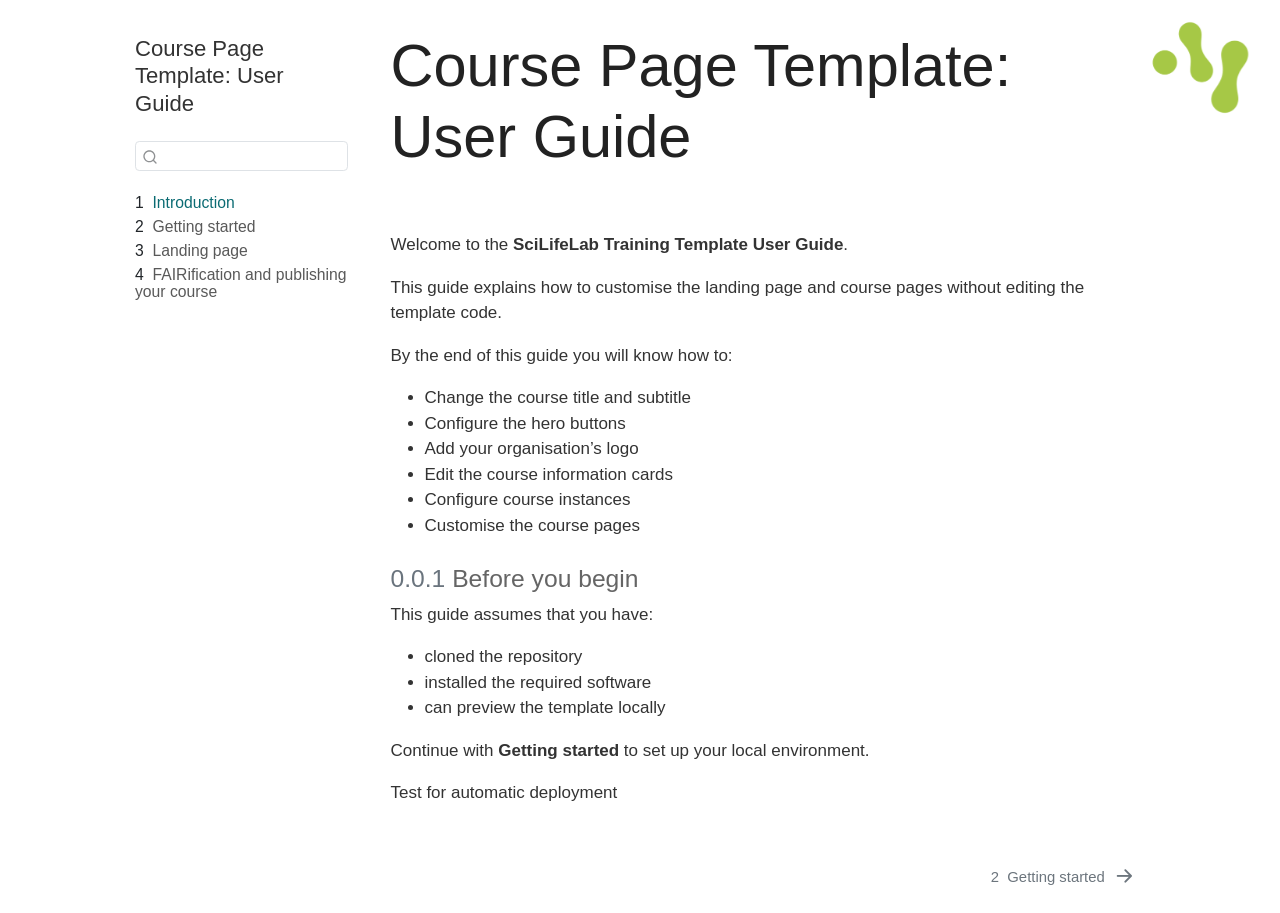
==== commit fba17109: "Built site for gh-pages" ====
--- a/index.html
+++ b/index.html
@@ -184,6 +184,7 @@
 <li>can preview the template locally</li>
 </ul>
 <p>Continue with <strong>Getting started</strong> to set up your local environment.</p>
+<p>Test for automatic deployment</p>
 
 
 </section>
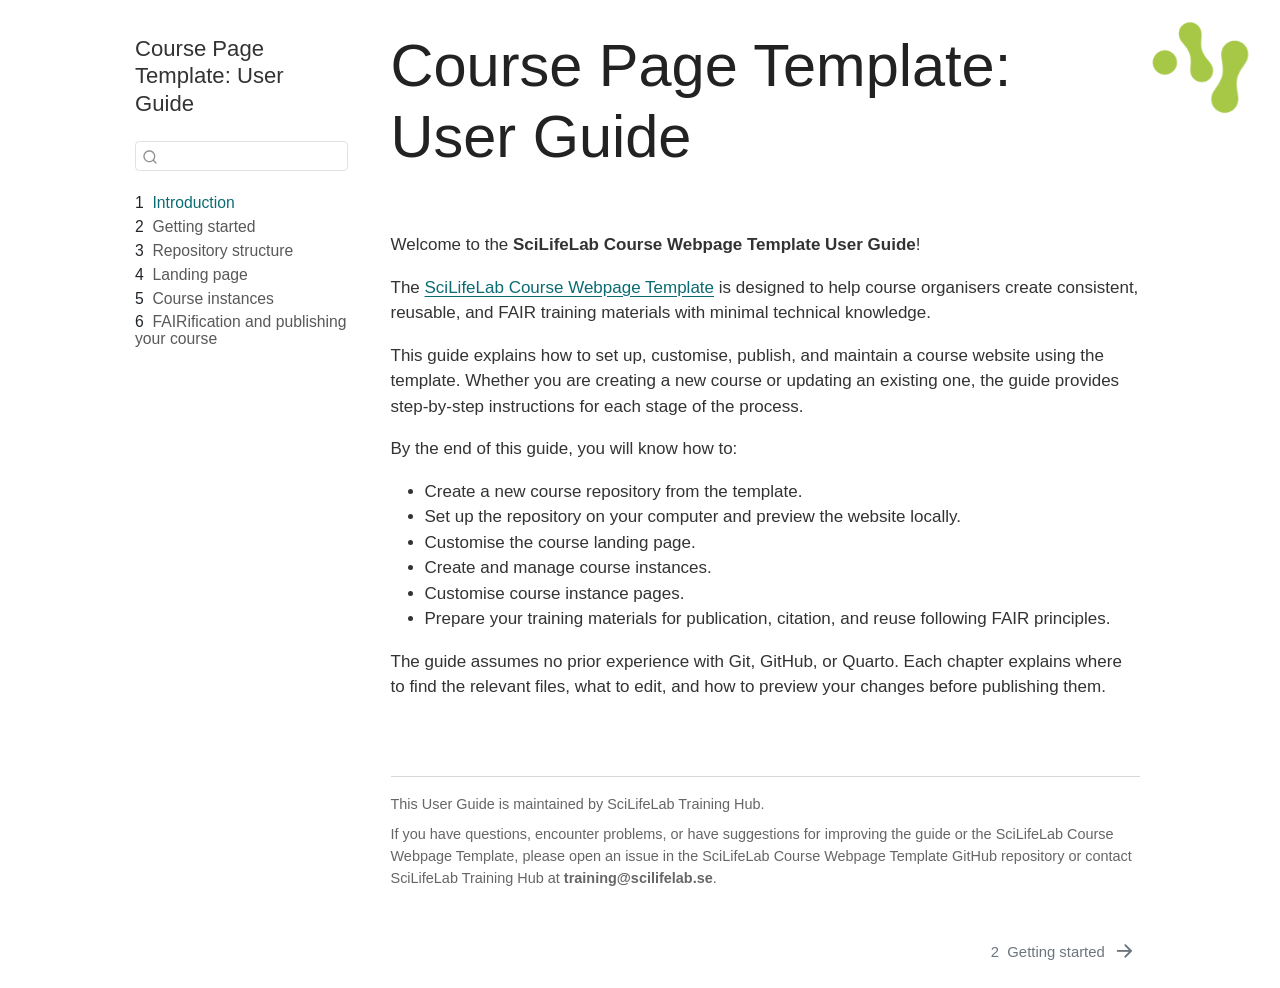
==== commit a9c7e6de: "Built site for gh-pages" ====
--- a/index.html
+++ b/index.html
@@ -2,7 +2,7 @@
 <html xmlns="http://www.w3.org/1999/xhtml" lang="en" xml:lang="en"><head>
 
 <meta charset="utf-8">
-<meta name="generator" content="quarto-1.9.38">
+<meta name="generator" content="quarto-1.10.18">
 
 <meta name="viewport" content="width=device-width, initial-scale=1.0, user-scalable=yes">
 
@@ -12,10 +12,13 @@
 /* Default styles provided by pandoc.
 ** See https://pandoc.org/MANUAL.html#variables-for-html for config info.
 */
-code{white-space: pre-wrap;}
 span.smallcaps{font-variant: small-caps;}
-div.columns{display: flex; gap: min(4vw, 1.5em);}
-div.column{flex: auto; overflow-x: auto;}
+div.columns{display: flex; gap: 1.5em;}
+div.column{flex: auto;}
+@media screen {
+div.columns{gap: min(4vw, 1.5em);}
+div.column{overflow-x: auto;}
+}
 div.hanging-indent{margin-left: 1.5em; text-indent: -1.5em;}
 ul.task-list{list-style: none;}
 ul.task-list li input[type="checkbox"] {
@@ -40,10 +43,10 @@
 <script src="site_libs/quarto-html/tippy.umd.min.js"></script>
 <script src="site_libs/quarto-html/anchor.min.js"></script>
 <link href="site_libs/quarto-html/tippy.css" rel="stylesheet">
-<link href="site_libs/quarto-html/quarto-syntax-highlighting-15634bcf2e68342d4ad2dfa704d543f6.css" rel="stylesheet" id="quarto-text-highlighting-styles">
+<link href="site_libs/quarto-html/quarto-syntax-highlighting-64a204ab8560d761af7679ceaba22944.css" rel="stylesheet" id="quarto-text-highlighting-styles">
 <script src="site_libs/bootstrap/bootstrap.min.js"></script>
 <link href="site_libs/bootstrap/bootstrap-icons.css" rel="stylesheet">
-<link href="site_libs/bootstrap/bootstrap-80d458eecc9c93f9f834249666291fd8.min.css" rel="stylesheet" append-hash="true" id="quarto-bootstrap" data-mode="light">
+<link href="site_libs/bootstrap/bootstrap-40766f26011dd0955435ccc10f1198e2.min.css" rel="stylesheet" append-hash="true" id="quarto-bootstrap" data-mode="light">
 <script id="quarto-search-options" type="application/json">{
   "location": "sidebar",
   "copy-button": false,
@@ -124,14 +127,26 @@
 </li>
         <li class="sidebar-item">
   <div class="sidebar-item-container"> 
+  <a href="./repository-structure.html" class="sidebar-item-text sidebar-link">
+ <span class="menu-text"><span class="chapter-number">3</span>&nbsp; <span class="chapter-title">Repository structure</span></span></a>
+  </div>
+</li>
+        <li class="sidebar-item">
+  <div class="sidebar-item-container"> 
   <a href="./landing-page.html" class="sidebar-item-text sidebar-link">
- <span class="menu-text"><span class="chapter-number">3</span>&nbsp; <span class="chapter-title">Landing page</span></span></a>
+ <span class="menu-text"><span class="chapter-number">4</span>&nbsp; <span class="chapter-title">Landing page</span></span></a>
+  </div>
+</li>
+        <li class="sidebar-item">
+  <div class="sidebar-item-container"> 
+  <a href="./course-instances.html" class="sidebar-item-text sidebar-link">
+ <span class="menu-text"><span class="chapter-number">5</span>&nbsp; <span class="chapter-title">Course instances</span></span></a>
   </div>
 </li>
         <li class="sidebar-item">
   <div class="sidebar-item-container"> 
   <a href="./fairification.html" class="sidebar-item-text sidebar-link">
- <span class="menu-text"><span class="chapter-number">4</span>&nbsp; <span class="chapter-title">FAIRification and publishing your course</span></span></a>
+ <span class="menu-text"><span class="chapter-number">6</span>&nbsp; <span class="chapter-title">FAIRification and publishing your course</span></span></a>
   </div>
 </li>
     </ul>
@@ -164,30 +179,27 @@
 
 <p><img src="./images/SciLifeLab_symbol_green-2048x1950.png" class="guide-logo"></p>
 <p><br></p>
-<p>Welcome to the <strong>SciLifeLab Training Template User Guide</strong>.</p>
-<p>This guide explains how to customise the landing page and course pages without editing the template code.</p>
-<p>By the end of this guide you will know how to:</p>
+<p>Welcome to the <strong>SciLifeLab Course Webpage Template User Guide</strong>!</p>
+<p>The <strong><a href="https://scilifelab-training.github.io/scilifelab-training-template-staging/">SciLifeLab Course Webpage Template</a></strong> is designed to help course organisers create consistent, reusable, and FAIR training materials with minimal technical knowledge.</p>
+<p>This guide explains how to set up, customise, publish, and maintain a course website using the template. Whether you are creating a new course or updating an existing one, the guide provides step-by-step instructions for each stage of the process.</p>
+<p>By the end of this guide, you will know how to:</p>
 <ul>
-<li>Change the course title and subtitle</li>
-<li>Configure the hero buttons</li>
-<li>Add your organisation’s logo</li>
-<li>Edit the course information cards</li>
-<li>Configure course instances</li>
-<li>Customise the course pages</li>
+<li>Create a new course repository from the template.</li>
+<li>Set up the repository on your computer and preview the website locally.</li>
+<li>Customise the course landing page.</li>
+<li>Create and manage course instances.</li>
+<li>Customise course instance pages.</li>
+<li>Prepare your training materials for publication, citation, and reuse following FAIR principles.</li>
 </ul>
-<section id="before-you-begin" class="level3" data-number="0.0.1">
-<h3 data-number="0.0.1" class="anchored" data-anchor-id="before-you-begin"><span class="header-section-number">0.0.1</span> Before you begin</h3>
-<p>This guide assumes that you have:</p>
-<ul>
-<li>cloned the repository</li>
-<li>installed the required software</li>
-<li>can preview the template locally</li>
-</ul>
-<p>Continue with <strong>Getting started</strong> to set up your local environment.</p>
-<p>Test for automatic deployment</p>
-
-
-</section>
+<p>The guide assumes no prior experience with Git, GitHub, or Quarto. Each chapter explains where to find the relevant files, what to edit, and how to preview your changes before publishing them.</p>
+<p><br></p>
+<div class="guide-footer">
+<hr>
+<p>This User Guide is maintained by SciLifeLab Training Hub.</p>
+<p>If you have questions, encounter problems, or have suggestions for improving the guide or the SciLifeLab Course Webpage Template, please open an issue in the SciLifeLab Course Webpage Template GitHub repository or contact SciLifeLab Training Hub at <strong>training@scilifelab.se</strong>.</p>
+</div>
+
+
 
 </main> <!-- /main -->
 <script id="quarto-html-after-body" type="application/javascript">
--- a/site_libs/quarto-html/quarto-syntax-highlighting-64a204ab8560d761af7679ceaba22944.css
+++ b/site_libs/quarto-html/quarto-syntax-highlighting-64a204ab8560d761af7679ceaba22944.css
@@ -0,0 +1,236 @@
+/* quarto syntax highlight colors */
+:root {
+  --quarto-hl-ot-color: #003B4F;
+  --quarto-hl-at-color: #657422;
+  --quarto-hl-ss-color: #20794D;
+  --quarto-hl-an-color: #5E5E5E;
+  --quarto-hl-fu-color: #4758AB;
+  --quarto-hl-st-color: #20794D;
+  --quarto-hl-cf-color: #003B4F;
+  --quarto-hl-op-color: #5E5E5E;
+  --quarto-hl-er-color: #AD0000;
+  --quarto-hl-bn-color: #AD0000;
+  --quarto-hl-al-color: #AD0000;
+  --quarto-hl-va-color: #111111;
+  --quarto-hl-bu-color: inherit;
+  --quarto-hl-ex-color: inherit;
+  --quarto-hl-pp-color: #AD0000;
+  --quarto-hl-in-color: #5E5E5E;
+  --quarto-hl-vs-color: #20794D;
+  --quarto-hl-wa-color: #5E5E5E;
+  --quarto-hl-do-color: #5E5E5E;
+  --quarto-hl-im-color: #00769E;
+  --quarto-hl-ch-color: #20794D;
+  --quarto-hl-dt-color: #AD0000;
+  --quarto-hl-fl-color: #AD0000;
+  --quarto-hl-co-color: #5E5E5E;
+  --quarto-hl-cv-color: #5E5E5E;
+  --quarto-hl-cn-color: #8f5902;
+  --quarto-hl-sc-color: #5E5E5E;
+  --quarto-hl-dv-color: #AD0000;
+  --quarto-hl-kw-color: #003B4F;
+}
+
+/* other quarto variables */
+:root {
+  --quarto-font-monospace: SFMono-Regular, Menlo, Monaco, Consolas, "Liberation Mono", "Courier New", monospace;
+}
+
+/* syntax highlight based on Pandoc's rules */
+pre > code.sourceCode > span {
+  color: #003B4F;
+}
+
+code.sourceCode > span {
+  color: #003B4F;
+}
+
+div.sourceCode,
+div.sourceCode pre.sourceCode {
+  color: #003B4F;
+}
+
+/* Normal */
+code span {
+  color: #003B4F;
+}
+
+/* Alert */
+code span.al {
+  color: #AD0000;
+  font-style: inherit;
+}
+
+/* Annotation */
+code span.an {
+  color: #5E5E5E;
+  font-style: inherit;
+}
+
+/* Attribute */
+code span.at {
+  color: #657422;
+  font-style: inherit;
+}
+
+/* BaseN */
+code span.bn {
+  color: #AD0000;
+  font-style: inherit;
+}
+
+/* BuiltIn */
+code span.bu {
+  font-style: inherit;
+}
+
+/* ControlFlow */
+code span.cf {
+  color: #003B4F;
+  font-weight: bold;
+  font-style: inherit;
+}
+
+/* Char */
+code span.ch {
+  color: #20794D;
+  font-style: inherit;
+}
+
+/* Constant */
+code span.cn {
+  color: #8f5902;
+  font-style: inherit;
+}
+
+/* Comment */
+code span.co {
+  color: #5E5E5E;
+  font-style: inherit;
+}
+
+/* CommentVar */
+code span.cv {
+  color: #5E5E5E;
+  font-style: italic;
+}
+
+/* Documentation */
+code span.do {
+  color: #5E5E5E;
+  font-style: italic;
+}
+
+/* DataType */
+code span.dt {
+  color: #AD0000;
+  font-style: inherit;
+}
+
+/* DecVal */
+code span.dv {
+  color: #AD0000;
+  font-style: inherit;
+}
+
+/* Error */
+code span.er {
+  color: #AD0000;
+  font-style: inherit;
+}
+
+/* Extension */
+code span.ex {
+  font-style: inherit;
+}
+
+/* Float */
+code span.fl {
+  color: #AD0000;
+  font-style: inherit;
+}
+
+/* Function */
+code span.fu {
+  color: #4758AB;
+  font-style: inherit;
+}
+
+/* Import */
+code span.im {
+  color: #00769E;
+  font-style: inherit;
+}
+
+/* Information */
+code span.in {
+  color: #5E5E5E;
+  font-style: inherit;
+}
+
+/* Keyword */
+code span.kw {
+  color: #003B4F;
+  font-weight: bold;
+  font-style: inherit;
+}
+
+/* Operator */
+code span.op {
+  color: #5E5E5E;
+  font-style: inherit;
+}
+
+/* Other */
+code span.ot {
+  color: #003B4F;
+  font-style: inherit;
+}
+
+/* Preprocessor */
+code span.pp {
+  color: #AD0000;
+  font-style: inherit;
+}
+
+/* SpecialChar */
+code span.sc {
+  color: #5E5E5E;
+  font-style: inherit;
+}
+
+/* SpecialString */
+code span.ss {
+  color: #20794D;
+  font-style: inherit;
+}
+
+/* String */
+code span.st {
+  color: #20794D;
+  font-style: inherit;
+}
+
+/* Variable */
+code span.va {
+  color: #111111;
+  font-style: inherit;
+}
+
+/* VerbatimString */
+code span.vs {
+  color: #20794D;
+  font-style: inherit;
+}
+
+/* Warning */
+code span.wa {
+  color: #5E5E5E;
+  font-style: italic;
+}
+
+.prevent-inlining {
+  content: "</";
+}
+
+/*# sourceMappingURL=9d8d5bb603a83b8298b89080a598c93b.css.map */
--- a/styles.css
+++ b/styles.css
@@ -101,3 +101,14 @@
     color: #3f3a35;
     font-weight: 700;
 }
+
+
+.guide-footer {
+  margin-top: 2rem;
+  font-size: 0.85rem;
+  color: #666;
+}
+
+.guide-footer p {
+  margin-bottom: 0.5rem;
+}
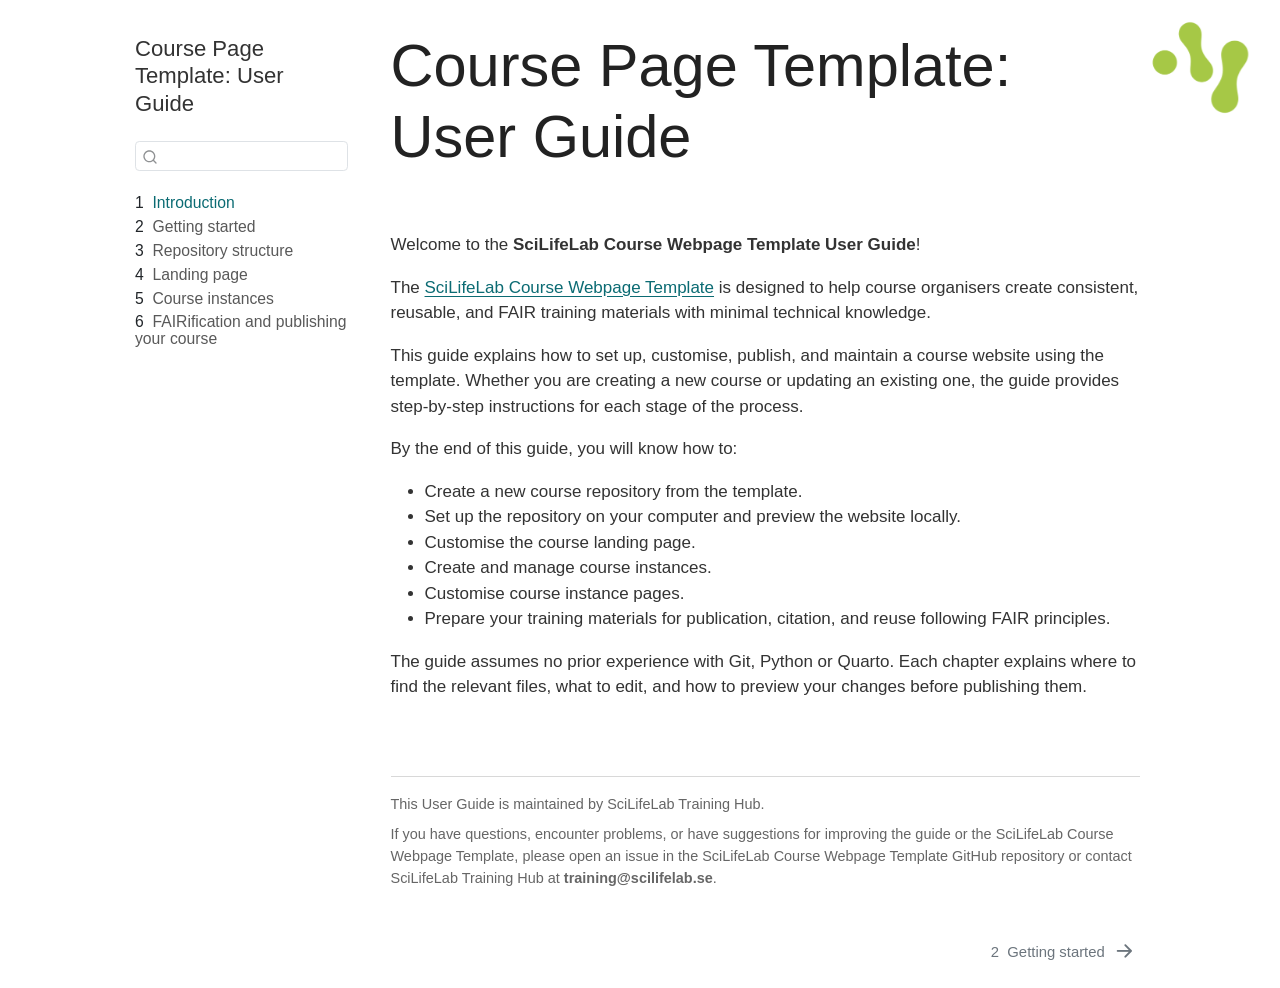
==== commit 8dc8852f: "Built site for gh-pages" ====
--- a/index.html
+++ b/index.html
@@ -46,7 +46,7 @@
 <link href="site_libs/quarto-html/quarto-syntax-highlighting-64a204ab8560d761af7679ceaba22944.css" rel="stylesheet" id="quarto-text-highlighting-styles">
 <script src="site_libs/bootstrap/bootstrap.min.js"></script>
 <link href="site_libs/bootstrap/bootstrap-icons.css" rel="stylesheet">
-<link href="site_libs/bootstrap/bootstrap-40766f26011dd0955435ccc10f1198e2.min.css" rel="stylesheet" append-hash="true" id="quarto-bootstrap" data-mode="light">
+<link href="site_libs/bootstrap/bootstrap-a8d14d036aacfc61ba52a6ee93c515d2.min.css" rel="stylesheet" append-hash="true" id="quarto-bootstrap" data-mode="light">
 <script id="quarto-search-options" type="application/json">{
   "location": "sidebar",
   "copy-button": false,
@@ -191,7 +191,7 @@
 <li>Customise course instance pages.</li>
 <li>Prepare your training materials for publication, citation, and reuse following FAIR principles.</li>
 </ul>
-<p>The guide assumes no prior experience with Git, GitHub, or Quarto. Each chapter explains where to find the relevant files, what to edit, and how to preview your changes before publishing them.</p>
+<p>The guide assumes no prior experience with Git, Python or Quarto. Each chapter explains where to find the relevant files, what to edit, and how to preview your changes before publishing them.</p>
 <p><br></p>
 <div class="guide-footer">
 <hr>
